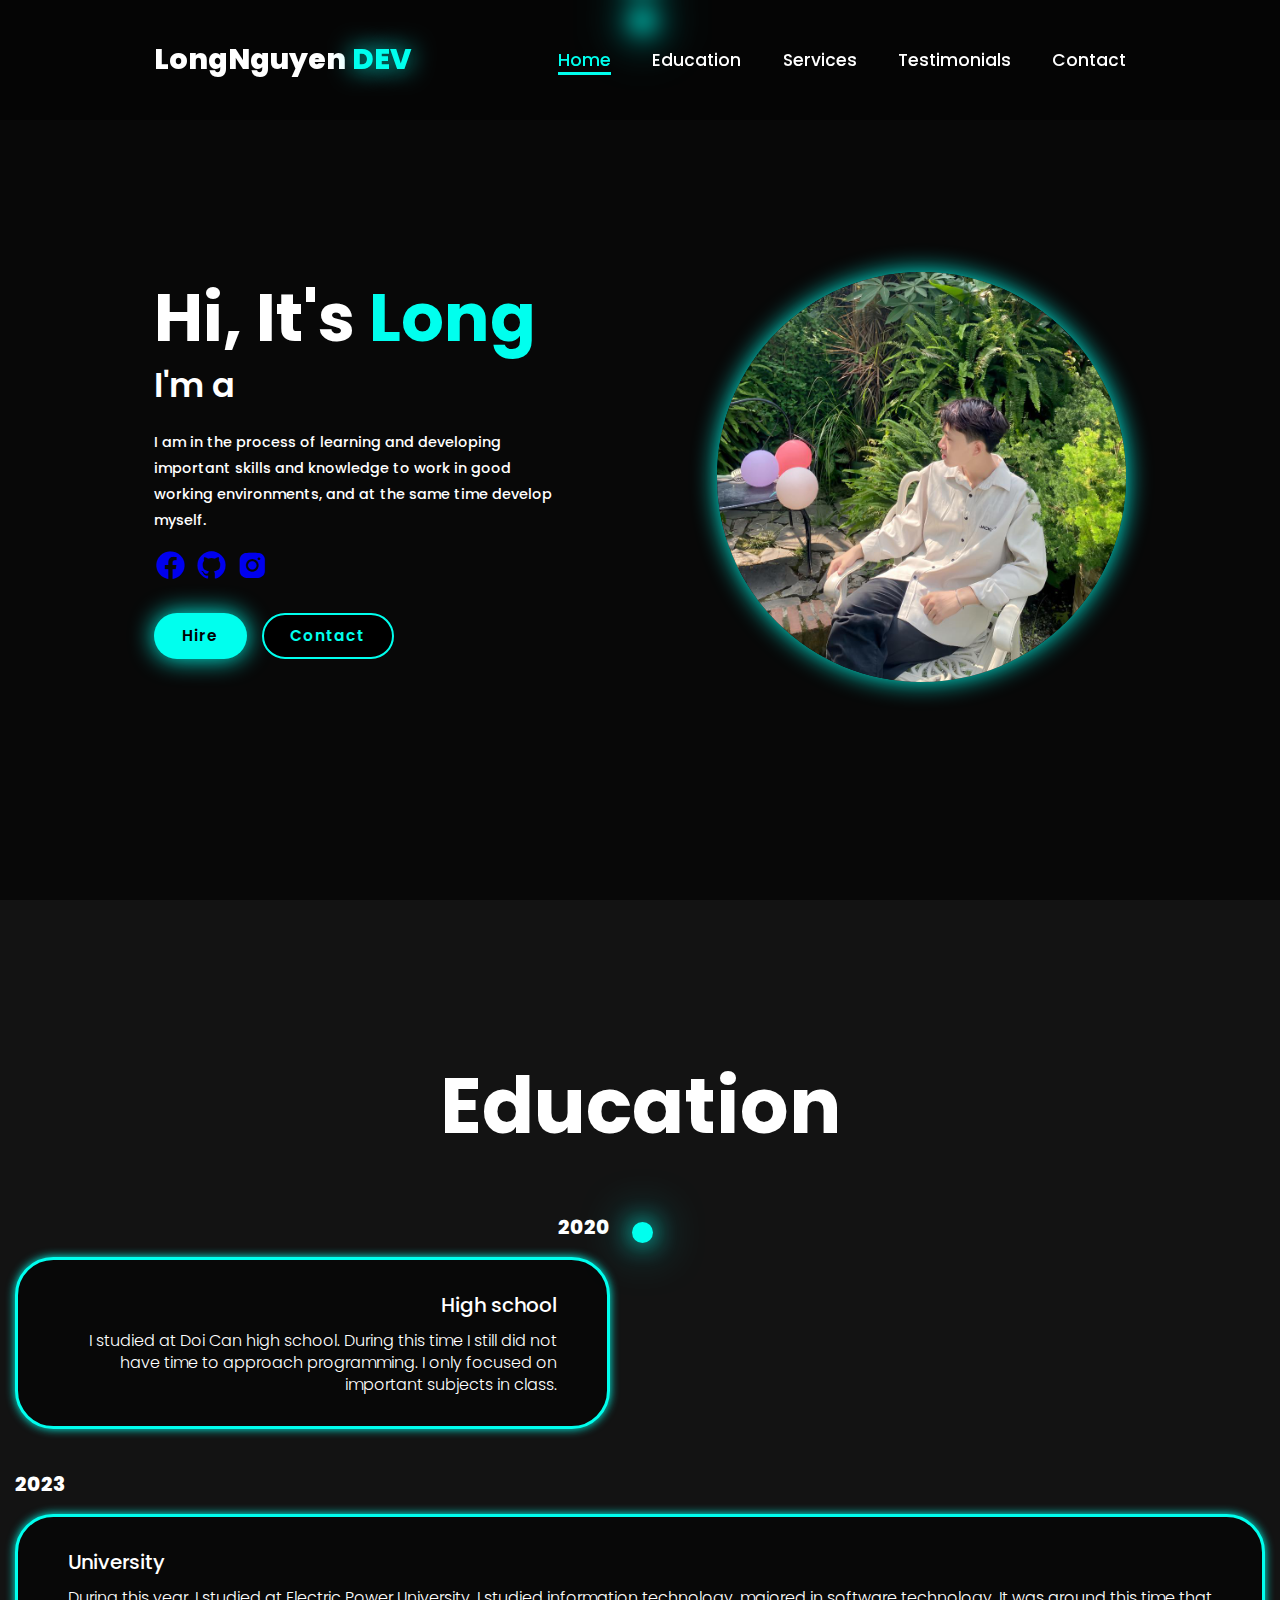
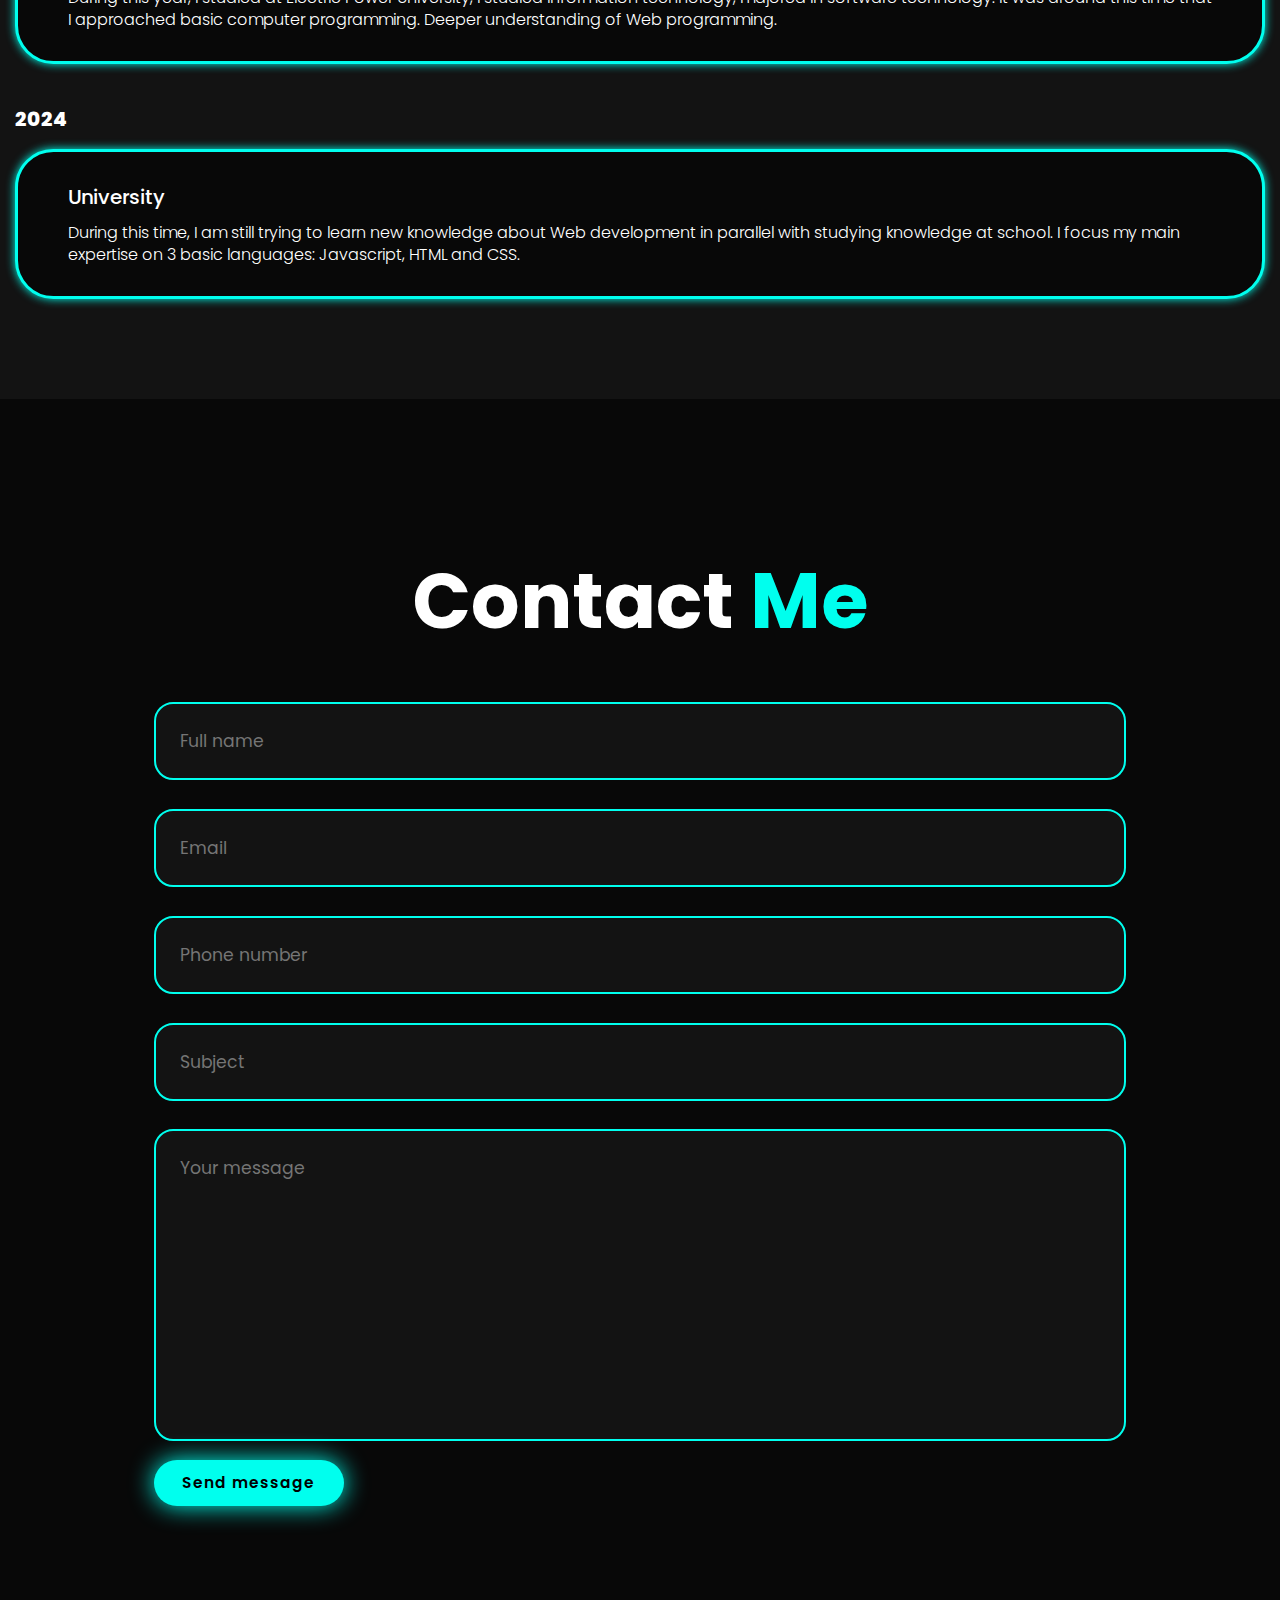
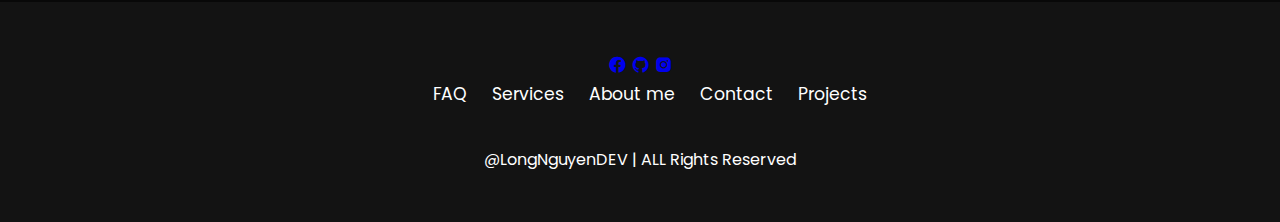
==== index.html @ f977d9d2 "Update and rename index1.html to index.html" ====
<!DOCTYPE html>
<html lang="en">
<head>









<!-- Google Tag Manager -->
<script>(function(w,d,s,l,i){w[l]=w[l]||[];w[l].push({'gtm.start':
    new Date().getTime(),event:'gtm.js'});var f=d.getElementsByTagName(s)[0],
    j=d.createElement(s),dl=l!='dataLayer'?'&l='+l:'';j.async=true;j.src=
    'https://www.googletagmanager.com/gtm.js?id='+i+dl;f.parentNode.insertBefore(j,f);
    })(window,document,'script','dataLayer','GTM-PX2MV5XK');</script>
    <!-- End Google Tag Manager -->









    <meta charset="UTF-8">
    <meta name="viewport" content="width=device-width, initial-scale=1.0">
    <title>DevNguyen-Long</title>
    <link rel="stylesheet" href="style.css">
    <link href='https://fonts.googleapis.com/css?family=Poppins' rel='stylesheet'>
    <link href='https://unpkg.com/boxicons@2.1.4/css/boxicons.min.css' rel='stylesheet'>
    
    <meta name="google-site-verification" content="7foZFknGsw_4a6s24GcapYlgbon97ngpPvbwz6w4iUI" />
</head>
<body><!-- Google Tag Manager (noscript) -->
    <noscript><iframe src="https://www.googletagmanager.com/ns.html?id=GTM-PX2MV5XK"
    height="0" width="0" style="display:none;visibility:hidden"></iframe></noscript>
    <!-- End Google Tag Manager (noscript) -->
    
    <header class="header">
        <a href="#home" class="logo">LongNguyen
            <span>DEV</span></a>



            <i class='bx bx-menu' id="menu-icon"></i>


            <nav class="navbar">
                <a href="#home" class="active">Home</a>
                <a href="#education">Education</a>
                <a href="#services">Services</a>
                <a href="#testimonials">Testimonials</a>
                <a href="#contact">Contact</a>
            </nav>
    </header>

    <section class="home" id="home">
        <div class="home-content">
            <h1>Hi, It's <span>Long</span></h1>
            <h3 class="text-animation">I'm a <span></span></h3>
            <p> 
                I am in the process of learning and developing 
                important skills and knowledge to work 
                in good working environments, and at the same 
                time develop myself.</p>  
            
                <div class="social-icons">
                    <h3>
                    <a href="https://www.facebook.com/longnguyen.long.225"><i class='bx bxl-facebook-circle' ></i></i></a>
                    <a href="https://github.com/longcoderwebdev"><i class='bx bxl-github'></i></a>
                    <a href="https://www.instagram.com/lowgzzzi.1707/"><i class='bx bxl-instagram-alt' ></i></a>
                    
                    </h3>
                </div>
            
            
            
            <div class="btn-group">
                <a href="#" class="btn">Hire</a>
                <a href="#contact" class="btn">Contact</a>
            </div>
        </div>
            <div class="home-img">
                <img src="mypic.jpg" alt="">
            </div>
                
    </section>

    <section class="education" id="education">
        <h2 class="heading">Education</h2>

        <div class="timelines-items">

            <div class="timeline-item">
                <div class="timeline-dot"></div>
                    <div class="timeline-date">2020</div>
                    <div class="timeline-content">
                        <h3>High school</h3>
                        <p>I studied at Doi Can high school. 
                            During this time I still did not have time to approach 
                            programming. I only focused on 
                            important subjects in class.</p>
                    
                </div>
            </div>
            <div class="timeline-item"></div>
                <div class="timeline-dot"></div>
                    <div class="timeline-date">2023</div>
                    <div class="timeline-content">
                        <h3>University</h3>
                        <p>During this year, I studied at Electric Power University,
                             I studied information technology, majored in software technology. It was 
                             around this time that I approached basic computer programming. Deeper 
                             understanding of Web programming.</p>
                    </div>
                
            </div>
            <div class="timeline-item"></div>
                <div class="timeline-dot"></div>
                    <div class="timeline-date">2024</div>
                    <div class="timeline-content">
                        <h3>University</h3>
                        <p>During this time, I am still trying to learn new knowledge 
                            about Web development in parallel with studying knowledge 
                            at school. I focus my main 
                            expertise on 3 basic languages: Javascript, HTML and CSS.</p>
                    </div>
                
            </div>
        </div>
    </section>




<!------------------Contact--------------------------->

    <section class="contact" id="contact">
        <h2 class="heading">Contact <span>Me</span></h2>
        <form action="">
            <div class="input-group">
                <div class="input-box">
                    <input type="text"  placeholder="Full name" cols="30" rows="30">
                    <input type="email" placeholder="Email">
                </div>

                <div class="input-box">
                    <input type="number" placeholder="Phone number">
                    <input type="text" placeholder="Subject">
                </div>
            </div>

            <div class="input-group-2">
                <textarea name="" id="" placeholder="Your message" cols="30" rows="10"></textarea>
                <input type="Submit" value="Send message" class="btn">
            </div>
        </form>
    </section>

    <footer class="footer">
        <div class="social-icons">
            
            <h1>
                <a href="https://www.facebook.com/longnguyen.long.225"><i class='bx bxl-facebook-circle' ></i></i></a>
                <a href="https://github.com/longcoderwebdev"><i class='bx bxl-github'></i></a>
                <a href="https://www.instagram.com/lowgzzzi.1707/"><i class='bx bxl-instagram-alt' ></i></a>
            
            </h1>
            
        </div>

        <ul class="list">
            <li>
                <a href="#">FAQ</a>
            </li>

            <li>
                <a href="#Services">Services</a>
            </li>

            <li>
                <a href="#about">About me</a>
            </li>

            <li>
                <a href="#contact">Contact</a>
            </li>

            <li>
                <a href="#projects">Projects</a>
            </li>
        </ul>

        <p class="copyright">
            @LongNguyenDEV | ALL Rights Reserved
        </p>
    </footer>
    

    <script src="java.js"></script>
</body>
</html>
---- style.css ----
* {
    margin: 0;
    padding: 0;
    box-sizing: border-box;
    text-decoration: none;
    border: none;
    outline: none;
    scroll-behavior: smooth;
    font-family: 'Poppins', sans-serif;
}
:root {
    --bg-color: #080808;
    --second-bg-color: #131313;
    --text-color: white;
    --main-color: #00ffee;
}

html{
    font-size: 60%;
    overflow-x: hidden;
}
body{
    background: var(--bg-color);
    color: var(--text-color);
}
.header{
    position: fixed;
    top: 0;
    left: 0;
    width: 100%;
    padding: 4rem 12% 4rem;
    background: rgba(0, 0, 0, 0.3);
    backdrop-filter: blur(10px);
    display: flex;
    justify-content: space-between;
    align-items: center;
    z-index: 5;
}
.logo{
    font-size: 3rem;
    color: var(--text-color);
    font-weight: 800;
    cursor: pointer;
    transition: 0.3s ease;
}
.logo:hover{
    transform: scale(1.1);
}
.logo span{
    text-shadow: 0 0 25px var(--main-color);
}
.navbar a{
    font-size: 1.8rem;
    color: var(--text-color);
    margin-left: 4rem;
    font-weight: 500;
    transition: 0.3s ease;
    border-bottom: 3px solid transparent;
}
.navbar a:hover,
.navbar a.active{
    color: var(--main-color);
    border-bottom: 3px solid var(--main-color);
}
#menu-icon{
    font-size: 3.6rem;
    color: var(--main-color);
    display: none;
}

section{
    min-height: 100vh;
    padding: 10rem 12% 10rem;
}
.home{
    display: flex;
    align-items: center;
    justify-content: center;
    gap: 15rem;
}
.home-content{
    display: flex;
    flex-direction: column;
    align-items: baseline;
    text-align: left;
    justify-content: center;
    margin-top: 3rem;
}
span{
    color: var(--main-color);
}
.logo span{
    color: var(--main-color);
}
.home-content h3{
    margin-bottom: 2rem;
    margin-top: 1rem;
    font-size: 3.5rem;
}
.home-content h1{
    font-size: 7rem;
    font-weight: 700;
    margin-top: 1.5rem;
    line-height: 1;
}
.home-img{
    border-radius: 50%;
}
.home-img img{
    position: relative;
    top: 3rem;
    width: 32vw;
    border-radius: 50%;
    box-shadow: 0 0 25px var(--main-color);
    cursor: pointer;
    transition: 0.4s ease-in-out;
}
.home-img img:hover{
    box-shadow: 0 0 25px var(--main-color),
                0 0 50px var(--main-color),
                0 0 100px var(--main-color);
}
.home-content p{
    font-size: 1.5rem;
    font-weight: 500;
    line-height: 1.8;
    max-width: 1000px;
}
.socia-icons a{
    display: inline-flex;
    justify-content: center;
    align-items: center;
    width: 4.5rem;
    height: 4.5rem;
    background: transparent;
    border: 2px solid var(--main-color);
    font-size: 2.5rem;
    border-radius: 50%;
    color: var(--main-color);
    margin: 3rem 1.5rem 3rem 0;
    transition: 0.3s ease-in-out;
}
.socia-icons a:hover{
    color: var(--text-color);
    transform: scale(1.3)translateY(-5px);
    box-shadow: 0 0 25px var(--main-color);
    background-color: var(--main-color);
}
.btn{
    display: inline-block;
    padding: 1rem 2.8rem;
    background: var(--main-color);
    box-shadow: 0 0 25px var(--main-color);
    border-radius: 4rem;
    font-size: 1.6rem;
    color: black;
    border: 2px solid transparent;
    letter-spacing: 0.1rem;
    font-weight: 600;
    transition: 0.3s ease-in-out;
    cursor: pointer;
}
.btn:hover{
    transform: scale(1.05);
    box-shadow: 0 0 50px var(--main-color);
}
.btn-group{
    display: flex;
    align-items: center;
    gap: 1.5rem;
}
.btn-group a:nth-of-type(2){
    background-color: black;
    color: var(--main-color);
    border: 2px solid var(--main-color);
    box-shadow: 0 0 25px transparent;
}
.btn-group a:nth-of-type(2):hover{
    box-shadow: 0 0 25px var(--main-color);
    background-color: var(--main-color);
    color: black;
}
.text-animation{
    font-size: 34px;
    font-weight: 600;
    min-width: 280px;
}
.text-animation span{
    position: relative;
}
.text-animation span::before{
    content: "Web Developer";
    color: var(--main-color);
    animation: words 20x infinite;
}
.text-animation span::after{
    content: "";
    background-color: var(--bg-color);
    position: absolute;
    width: calc(100% + 8px);
    height: 100%;
    border-left: 3px solid var(--bg-color);
    right: -8px;
    animation: cursor 0.6s infinite, typing 20s steps(14) infinite;
}
@keyframes cursor{
    to{
        border-left: 2px solid var(--main-color);
    }
}
@keyframes words{
    0%,
    20%{
        content: "Frontend Designer";
    }
    21%,
    40%{
        content: "Web designer";
    }
    41%,
    60%{
        content: "UI / UX Designer";
    }
    61%,
    80%{
        content: "Web Developer";
    }
    81%,
    100%{
        content: "Sofware Tester";
    }
}
@keyframes typing{
    10%,
    15%,
    30%,
    35%,
    50%,
    55%,
    70%,
    75%,
    90%,
    95%{
        width: 0;
    }
    5%,
    20%,
    25%,
    40%,
    45%,
    60%,
    65%,
    80%,
    85%{
        width: calc(100% + 8px);
    }
}
.heading{
    font-size: 8rem;
    text-align: center;
    margin: 5rem 0;
}
.education{
    padding: 100px 15px;
    background: var(--second-bg-color);
}
.education h2{
    margin-bottom: 5rem;
}
.timeline-items{
    max-width: 1200px;
    margin: auto;
    display: flex;
    flex-wrap: wrap;
    position: relative;
}
.timeline-items::before{
    content: "";
    position: absolute;
    width: 5px;
    height: 100%;
    background-color: var(--main-color);
    left: calc(50% - 1px);
}
.timeline-item{
    margin-bottom: 40px;
    width: 100%;
    position: relative;
}
.timeline-item:last-child{
    margin-bottom: 0;
}
.timeline-item:nth-child(odd){
    padding-right: calc(50% + 30px);
    text-align: right;
}
.timeline-item:nth-child(even){
    padding-left: calc(50% + 30px);
}
.timeline-dot{
    height: 21px;
    width: 21px;
    background-color: var(--main-color);
    box-shadow: 0 0 25px var(--main-color),
                0 0 50px var(--main-color);
    position: absolute;
    left: calc(50% - 8px);
    border-radius: 50%;
    top: 10px;
}
.timeline-date{
    font-size: 20px;
    font-weight: 800;
    color: white;
    margin: 6px 0 15px;
}
.timeline-content{
    background-color: var(--bg-color);
    border: 3px solid var(--main-color);
    padding: 30px 50px;
    border-radius: 4rem;
    box-shadow: 0 0 10px var(--main-color);
    cursor: pointer;
    transition: 0.3s ease-in-out;
}
.timeline-content:hover{
    transform: scale(1.05);
    box-shadow: 0 0 25px var(--main-color);
}
.timeline-content h3{
    font-size: 20px;
    color: white;
    margin: 0 0 10px;
    font-weight: 500;
}
.timeline-content p{
    color: white;
    font-size: 16px;
    font-weight: 300;
    line-height: 22px;
}
::-webkit-scrollbar{
    width: 15px;
}
::-webkit-scrollbar-thumb{
    background-color: var(--main-color);
}
::-webkit-scrollbar-track{
    background-color: var(--bg-color);
    width: 50px;
}




/*------------------Contact------------------*/
.contact{
    background-color: var(--bg-color);
}
.contact h2{
    margin-bottom: 3rem;
    color: var(--text-color);
}
.contact-form{
    display: flex;
    align-items: center;
    justify-content: center;
    gap: 3rem;
    margin: 5rem auto;
    text-align: center;
}
.contact form .input-box input,
.contact form textarea{
    width: 100%;
    padding: 2.5rem;
    font-size: 1.8rem;
    color: var(--text-color);
    background-color: var(--second-bg-color);
    border-radius: 2rem;
    border: 2px solid var(--main-color);
    margin: 1.5rem 0;
    resize: none;
}

.footer{
    padding: 50px 0;
    background-color: var(--second-bg-color);
}
.footer .social-icons{
    text-align: center;
}
.footer ul{
    font-size: 1.8rem;
    text-align: center;
}
.footer ul li{
    display: inline-block;
    margin-left: 20px;
}
.footer ul li a{
    color: white;
    border-bottom: 3px solid transparent;
    transition: 0.3s ease-in-out;
}
.footer ul li a:hover{
    border-bottom: 3px solid var(--main-color);
}
.footer .copyright{
    text-align: center;
    margin-top: 40px;
    font-size: 16px;
}
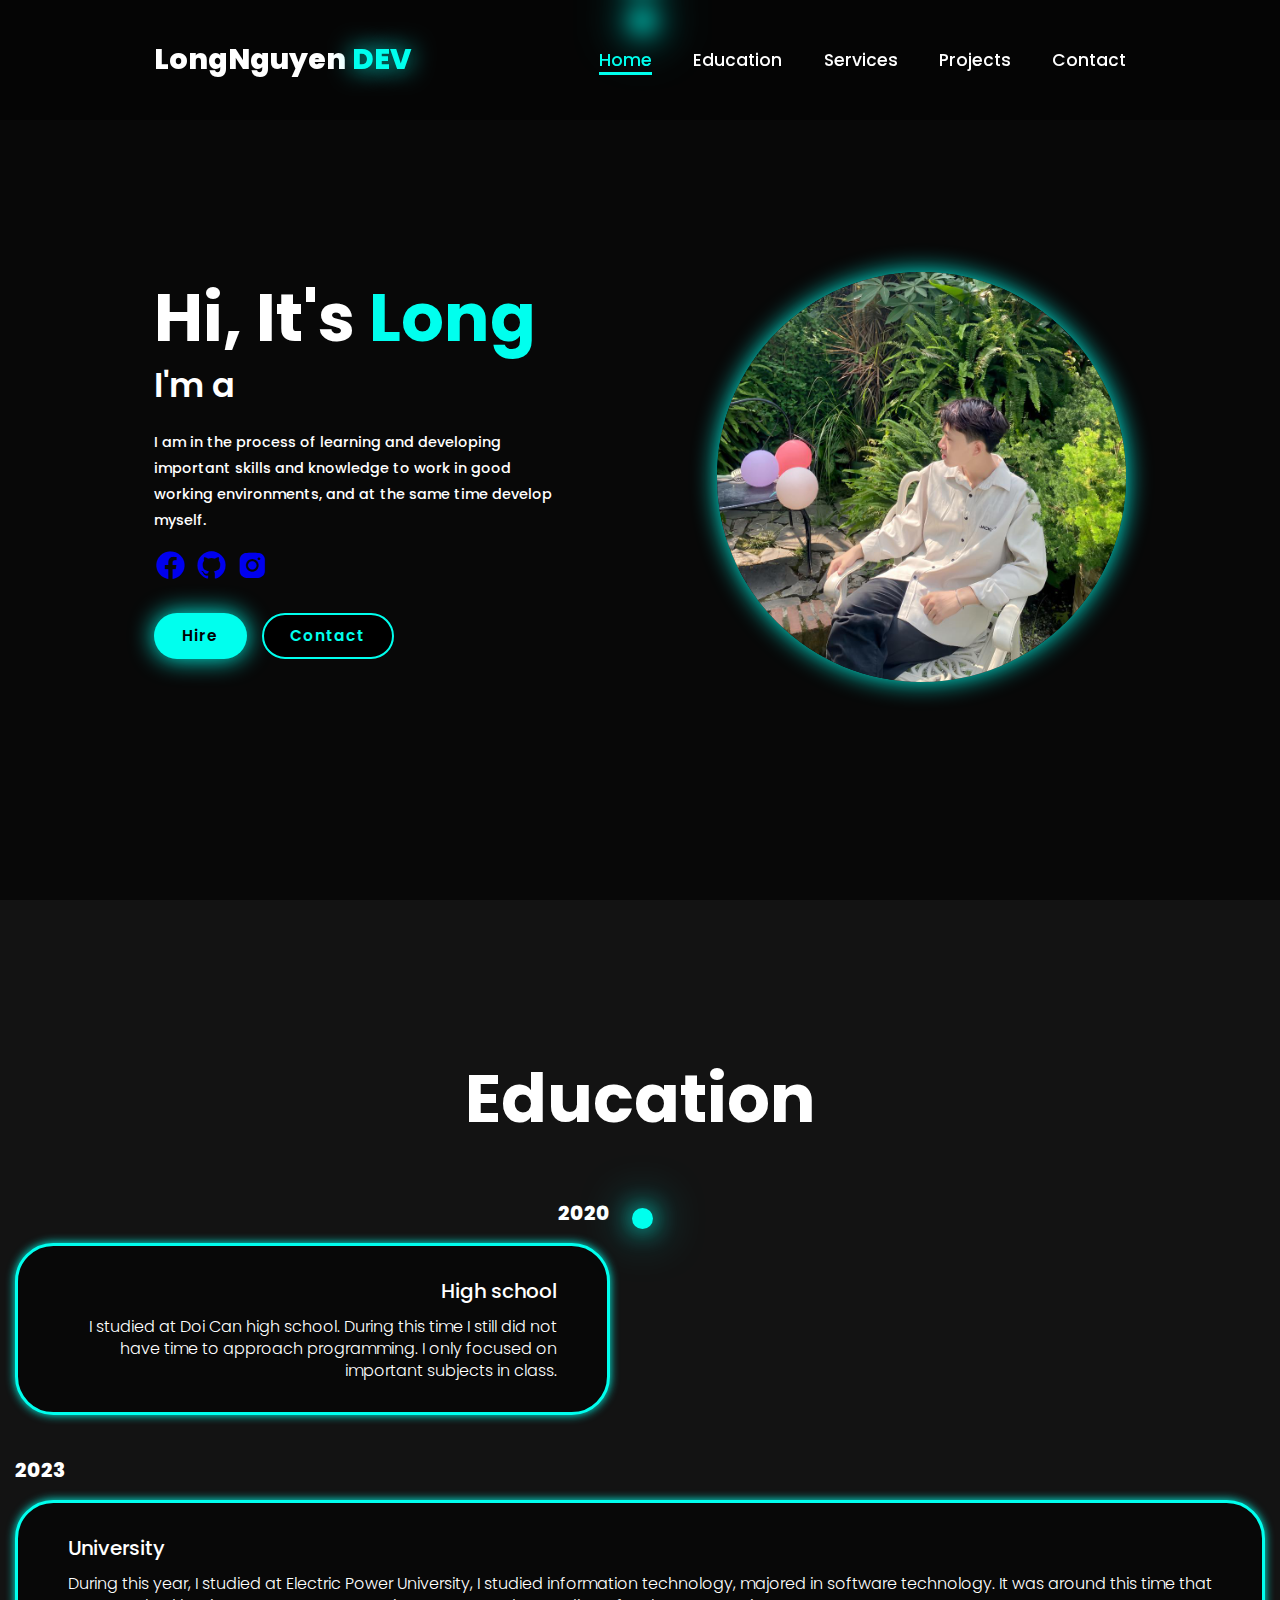
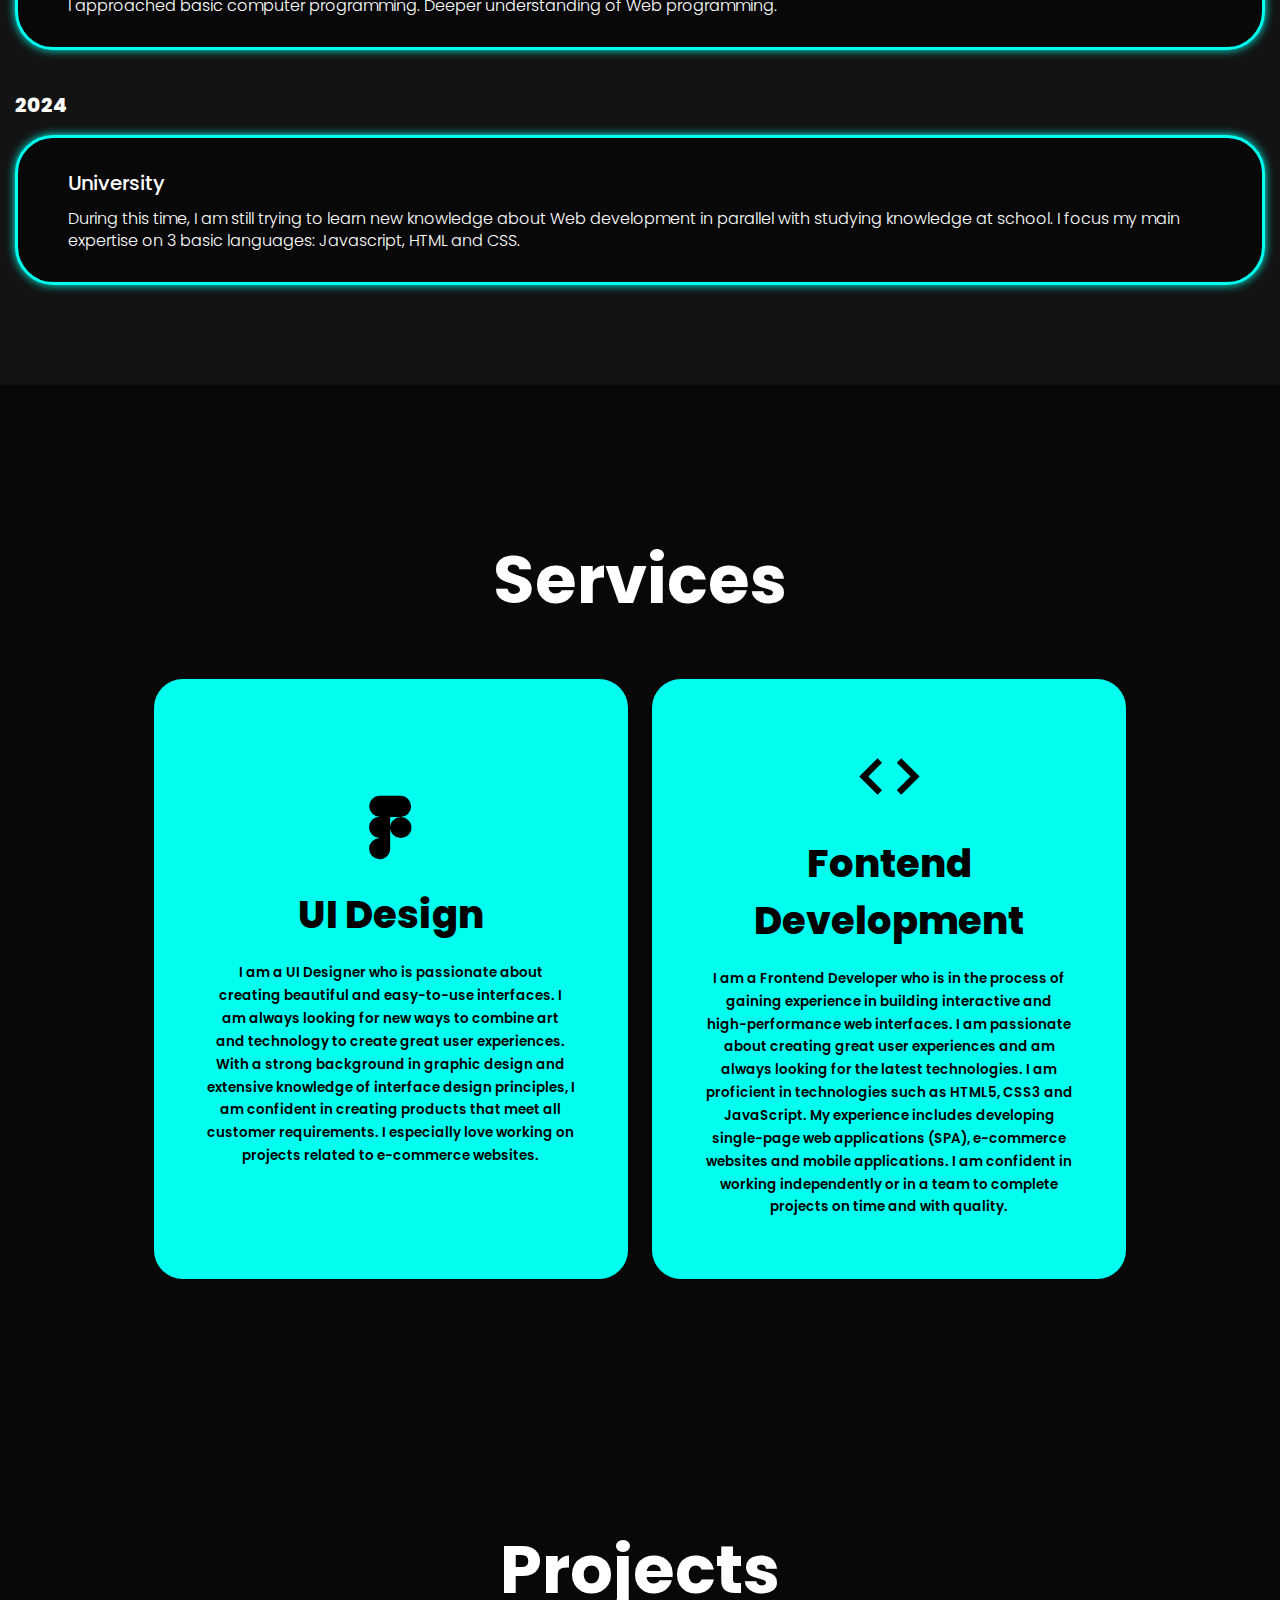
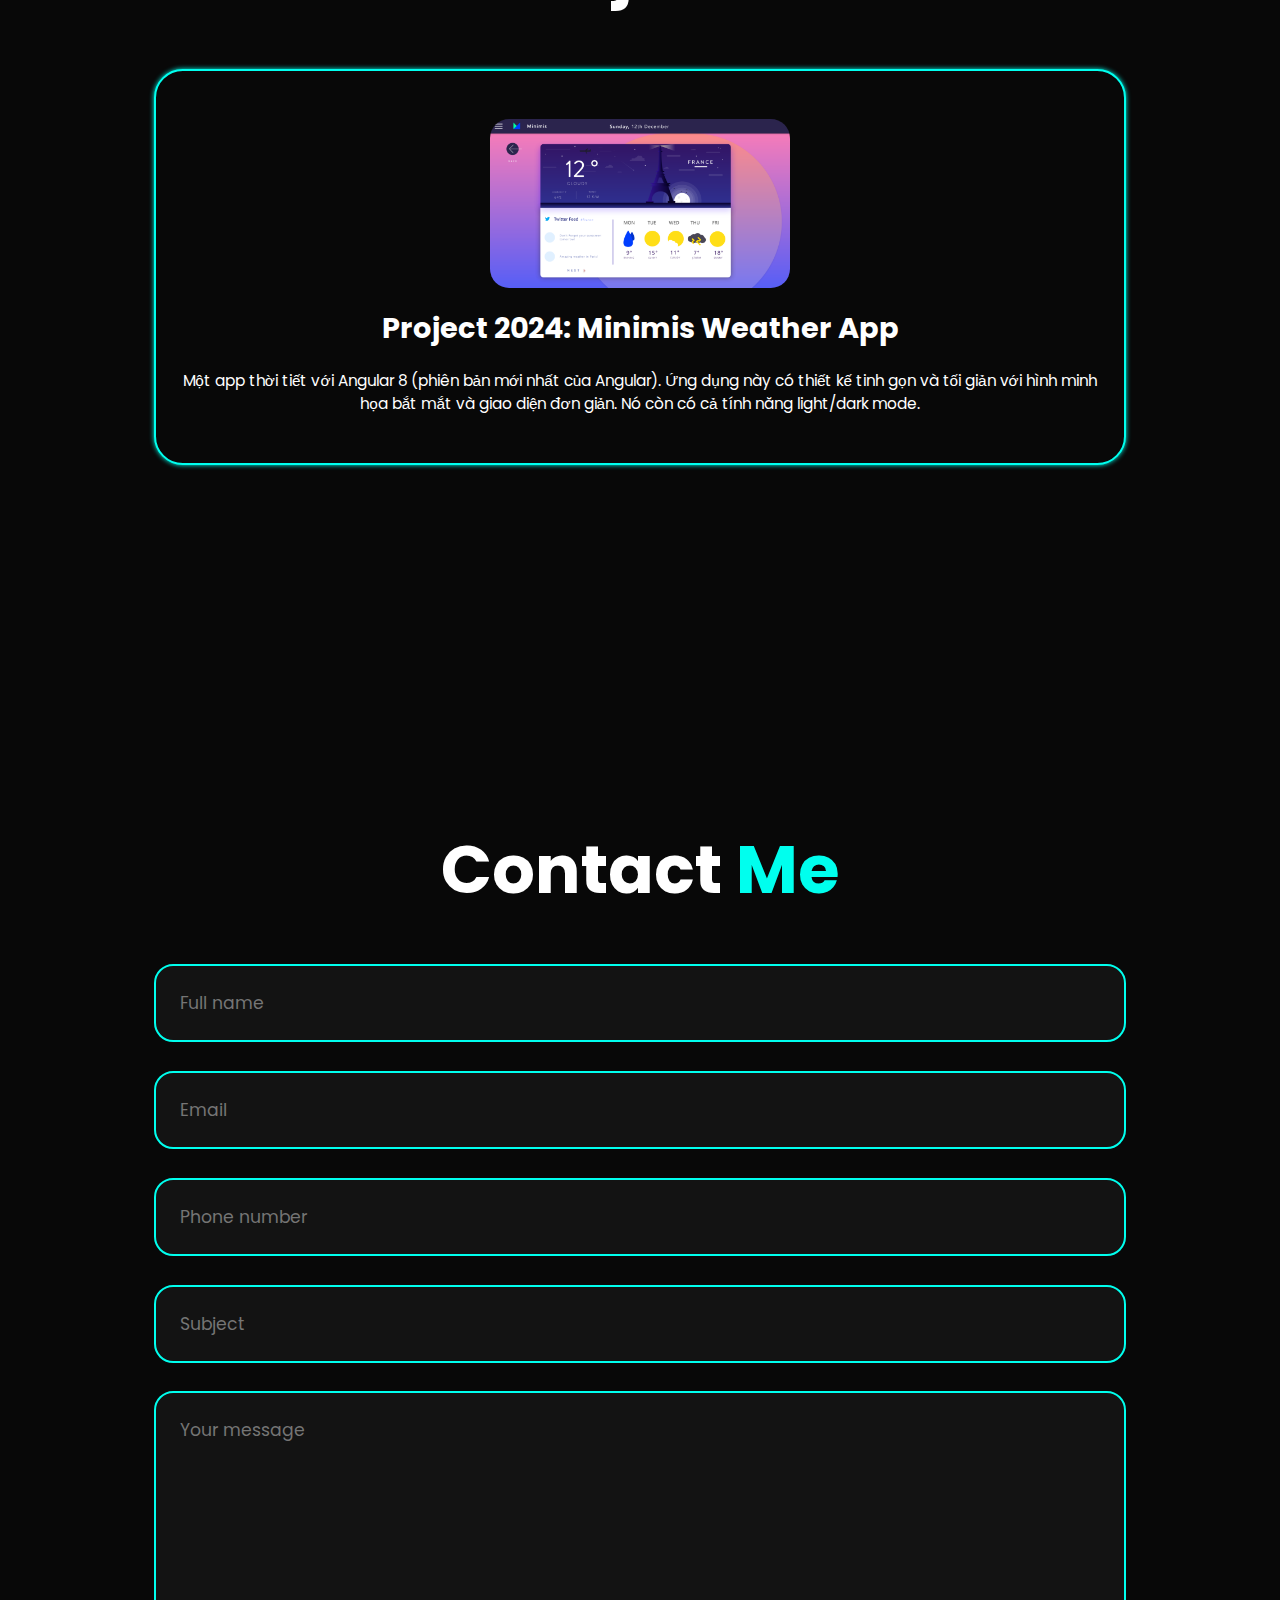
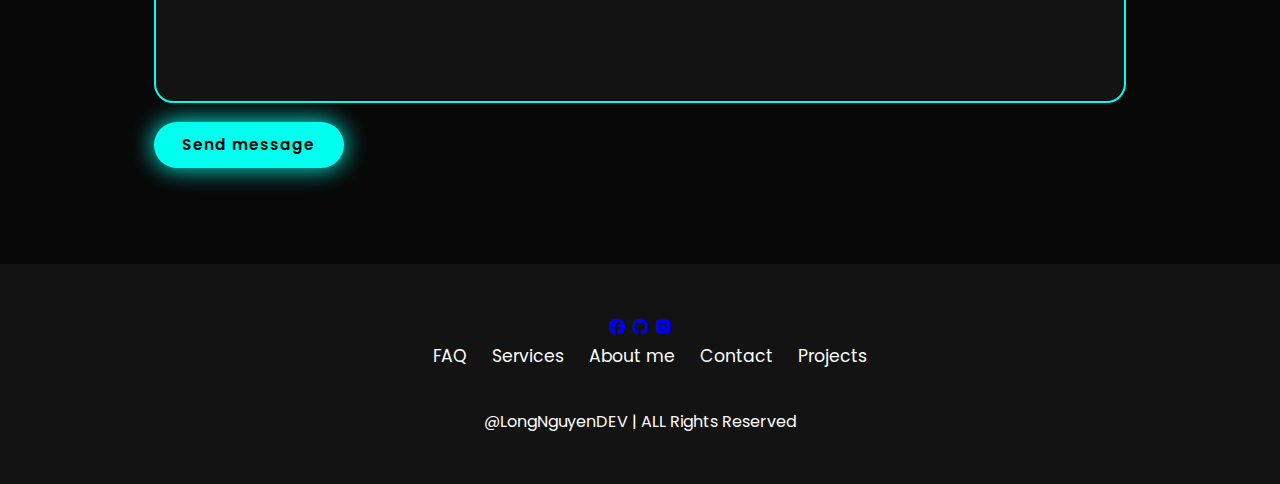
==== commit e0b3f331: "Update and rename index1.html to index.html" ====
--- a/index.html
+++ b/index.html
@@ -6,17 +6,6 @@
 
 
 
-
-
-
-
-<!-- Google Tag Manager -->
-<script>(function(w,d,s,l,i){w[l]=w[l]||[];w[l].push({'gtm.start':
-    new Date().getTime(),event:'gtm.js'});var f=d.getElementsByTagName(s)[0],
-    j=d.createElement(s),dl=l!='dataLayer'?'&l='+l:'';j.async=true;j.src=
-    'https://www.googletagmanager.com/gtm.js?id='+i+dl;f.parentNode.insertBefore(j,f);
-    })(window,document,'script','dataLayer','GTM-PX2MV5XK');</script>
-    <!-- End Google Tag Manager -->
 
 
 
@@ -35,10 +24,7 @@
     
     <meta name="google-site-verification" content="7foZFknGsw_4a6s24GcapYlgbon97ngpPvbwz6w4iUI" />
 </head>
-<body><!-- Google Tag Manager (noscript) -->
-    <noscript><iframe src="https://www.googletagmanager.com/ns.html?id=GTM-PX2MV5XK"
-    height="0" width="0" style="display:none;visibility:hidden"></iframe></noscript>
-    <!-- End Google Tag Manager (noscript) -->
+<body>
     
     <header class="header">
         <a href="#home" class="logo">LongNguyen
@@ -53,7 +39,7 @@
                 <a href="#home" class="active">Home</a>
                 <a href="#education">Education</a>
                 <a href="#services">Services</a>
-                <a href="#testimonials">Testimonials</a>
+                <a href="#projects">Projects</a>
                 <a href="#contact">Contact</a>
             </nav>
     </header>
@@ -137,6 +123,102 @@
 
 
 
+
+<!------------------Services----------------------->
+
+    <section class="services" id="services">
+        <h2 class="heading">Services</h2>
+
+        <div class="services-container">
+            <div class="service-box">
+                <div class="service-info"><i class="bx bxl-figma"></i>
+                    <h4>UI Design</h4>
+                    <p>I am a UI Designer who is passionate about creating 
+                        beautiful and easy-to-use interfaces. I am always looking 
+                        for new ways to combine art and technology to create great user 
+                        experiences. With a strong background in graphic design and extensive 
+                        knowledge of interface design principles, I am confident in creating 
+                        products that meet all customer requirements. I especially love working on 
+                        projects related to e-commerce websites.</p>
+                </div>
+            </div>
+
+            <div class="service-box">
+                <div class="service-info"><i class="bx bx-code"></i>
+                    <h4>Fontend Development</h4>
+                    <p>I am a Frontend Developer who is in the process 
+                        of gaining experience in building interactive and high-performance 
+                        web interfaces. I am passionate about creating great user experiences 
+                        and am always looking for the latest technologies. I am proficient in technologies 
+                        such as HTML5, CSS3 and JavaScript. My experience includes developing single-page web 
+                        applications (SPA), e-commerce websites and mobile applications. I am confident in working 
+                        independently or in a team to complete projects on time and with quality.</p>
+                </div>
+            </div>
+            
+
+        
+        </div>
+    </section>
+
+
+
+
+
+
+
+
+
+
+
+
+<!----------------Projects------------------------->
+<section class="projecs" id="projects">
+    <h2 class="heading">Projects</h2>
+    <div class="project-box">
+
+        <div class="project-card">
+            <img src="Weather-App-1068x601.png" alt="">
+
+            <h3>Project 2024: Minimis Weather App</h3>
+            <p>Một app thời tiết với Angular 8 (phiên bản mới nhất của Angular).
+                Ứng dụng này có thiết kế tinh gọn và tối giản với hình minh họa bắt 
+                mắt và giao diện đơn giản. Nó còn có cả tính năng light/dark mode.</p>
+        </div>
+    </div>
+</section>
+
+
+
+
+
+
+
+
+
+
+
+
+
+
+
+
+
+
+
+
+
+
+
+
+
+
+
+
+
+
+
+
 <!------------------Contact--------------------------->
 
     <section class="contact" id="contact">
--- a/style.css
+++ b/style.css
@@ -353,6 +353,145 @@
 
 
 
+
+
+/*-------------------Services----------------*/
+
+.heading{
+    text-align: center;
+    font-size: 7rem;
+    margin: 5rem 0;
+}
+.services{
+    background: var(--bg-color);
+    color: black;
+}
+.services h2{
+   color: var(--text-color);
+}
+.services-container{
+    display: grid;
+    grid-template-columns: repeat(auto-fit, minmax(300px, 1fr));
+    align-items: center;
+    gap: 2.5rem;
+}
+.service-box{
+    display: flex;
+    justify-content: center;
+    align-items: center;
+    background-color: var(--main-color);
+    height: 600px;
+    border-radius: 3rem;
+    cursor: pointer;
+    border: 5px solid transparent;
+    transition: 0.4s ease-in-out;
+} 
+.service-box:hover{
+    background: var(--second-bg-color);
+    color: var(--main-color);
+    border: 5px solid var(--main-color);
+    transform: scale(1.03);
+}
+.service-info{
+    display: flex;
+    flex-direction: column;
+    text-align: center;
+    justify-content: center;
+    align-items: center;
+    padding: 5rem;
+}
+.service-info h4{
+    font-size: 4rem;
+    font-weight: 800;
+    margin: 2rem 0;
+}
+.service-info p{
+    font-size: 1.4rem;
+    font-weight: 600;
+    line-height: 1.7;
+}
+.service-info i{
+    font-size: 8rem;
+}
+
+
+
+
+
+
+
+
+
+
+
+
+
+
+/*-------------------Projects------------------*/
+.projects{
+    background-color: var(--second-bg-color);
+}
+.projects-box{
+    display: grid;
+    grid-template-columns: repeat(auto-fit,minmax(350px, 1fr));
+    place-items: center;
+    gap: 3rem;
+    row-gap: 5rem;
+}
+.project-card{
+    display: flex;
+    flex-direction: column;
+    align-items: center;
+    justify-content: center;
+    text-align: center;
+    background-color: var(--bg-color);
+    border: 2px solid var(--main-color);
+    border-radius: 3rem;
+    gap: 2rem;
+    padding: 5rem 2rem;
+    overflow: hidden;
+    cursor: pointer;
+    box-shadow: 0 0 5px var(--main-color);
+    transition: 0.3s ease;
+}
+.project-card:hover{
+    box-shadow: 0 0 25px var(--main-color),
+                0 0 50px var(--main-color);
+                transform: scale(1.02);
+}
+.project-card img{
+    max-width: 300px;
+    border-radius: 2em;
+    object-fit: cover;
+}
+.project-card h3{
+    font-size: 3rem;
+}
+.project-card p{
+    font-size: 1.6rem;
+}
+
+
+
+
+
+
+
+
+
+
+
+
+
+
+
+
+
+
+
+
+
+
 /*------------------Contact------------------*/
 .contact{
     background-color: var(--bg-color);
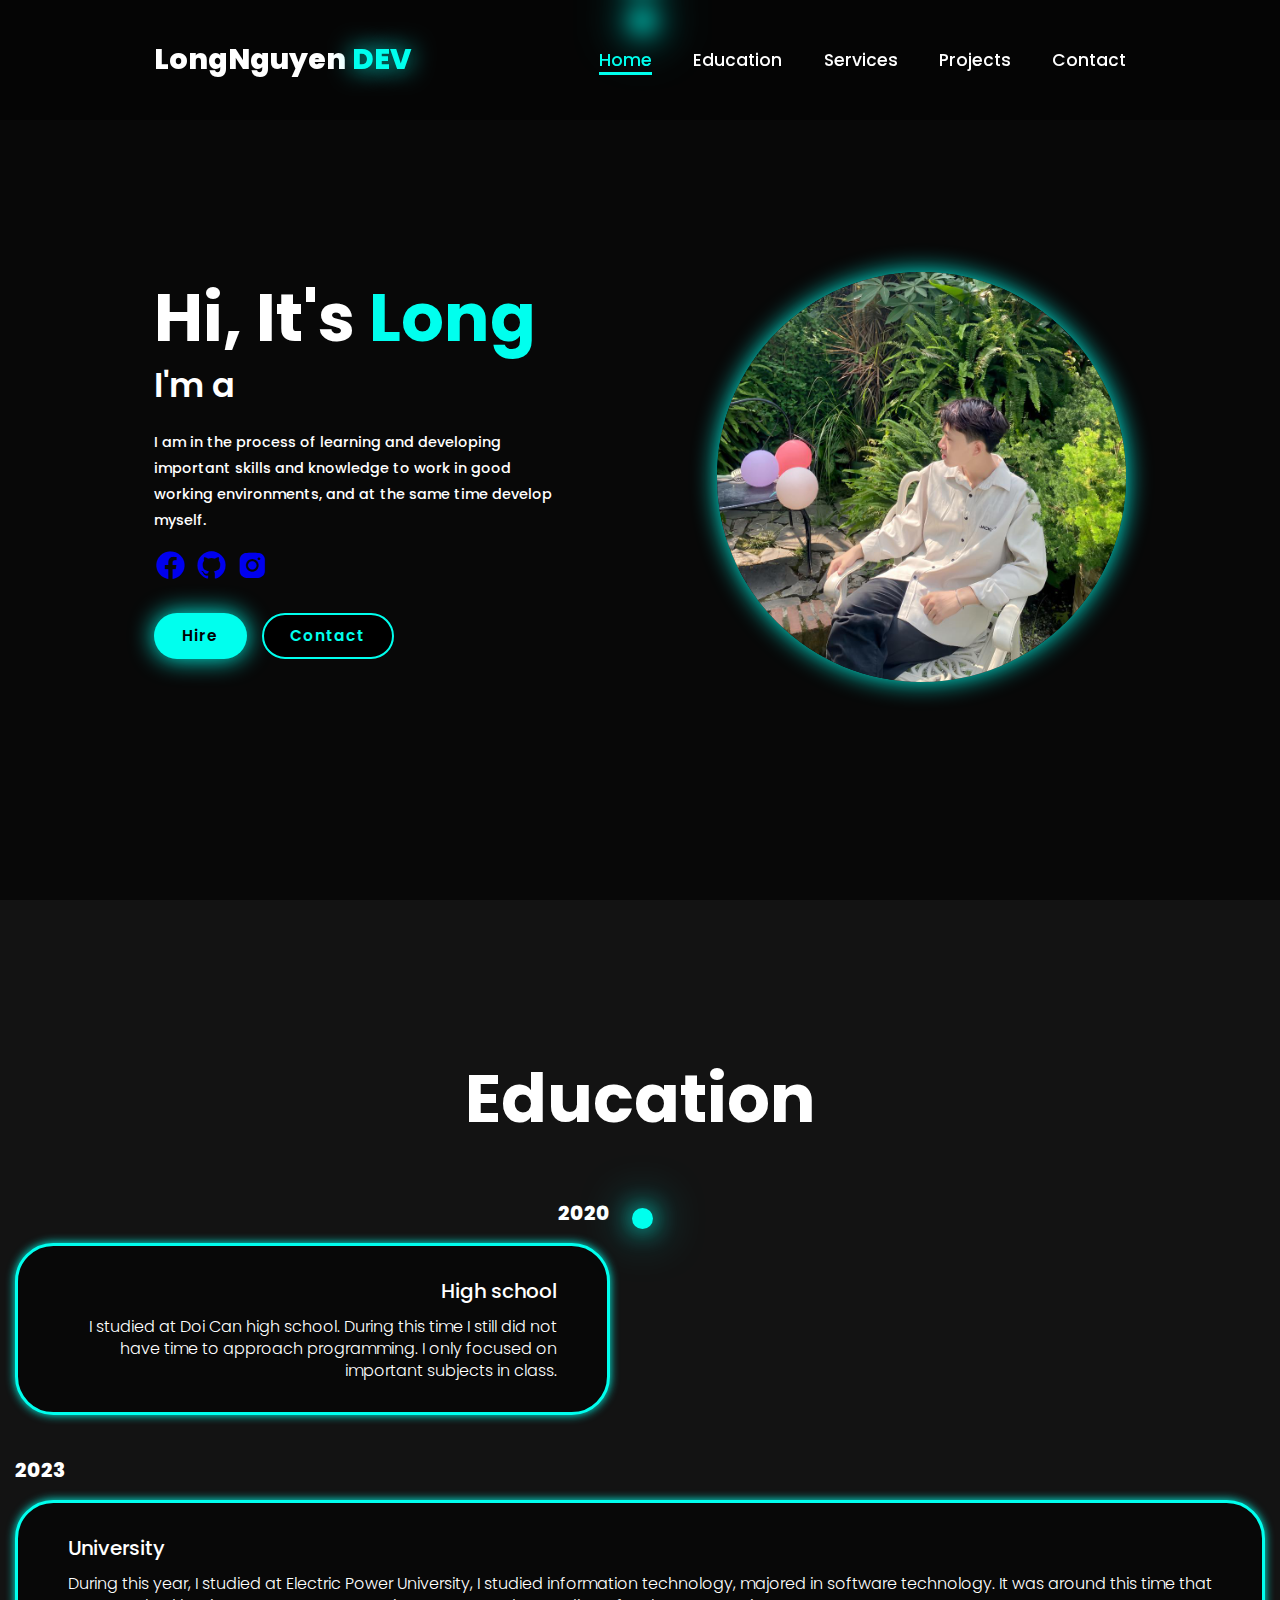
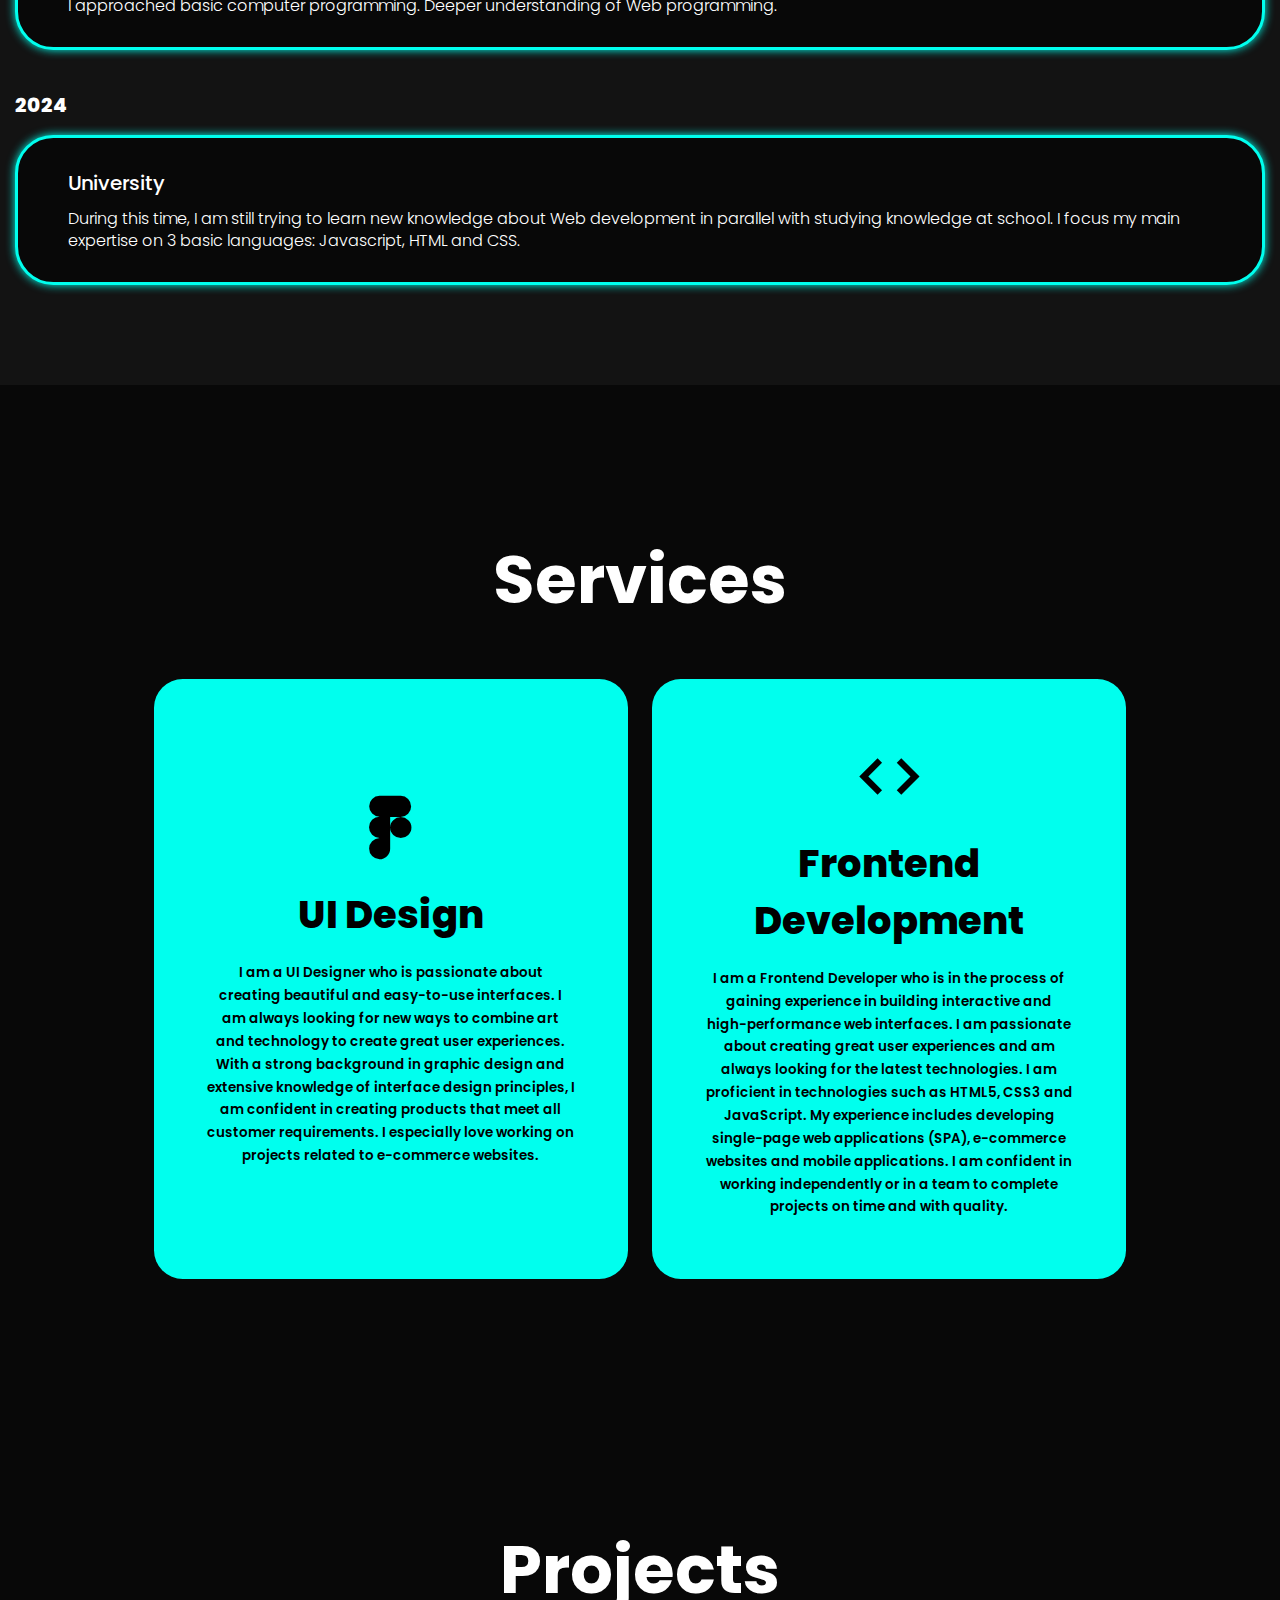
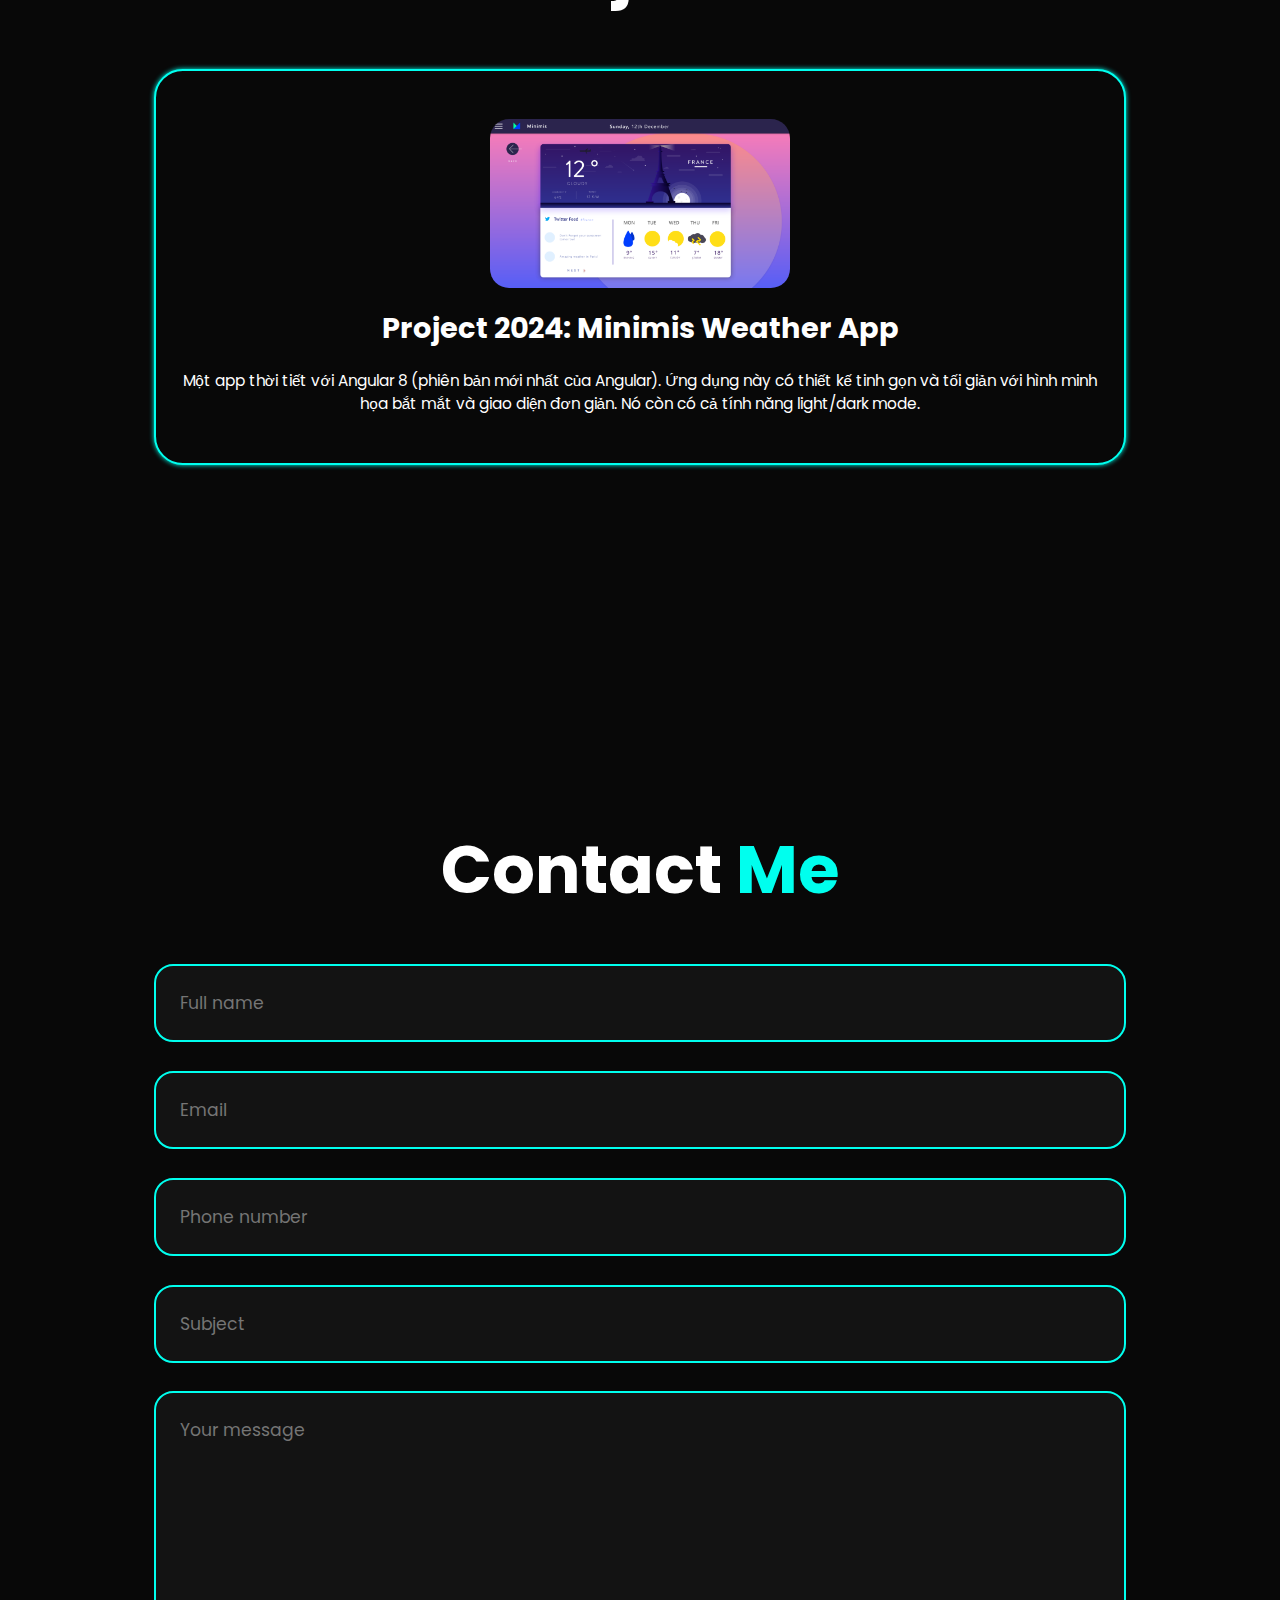
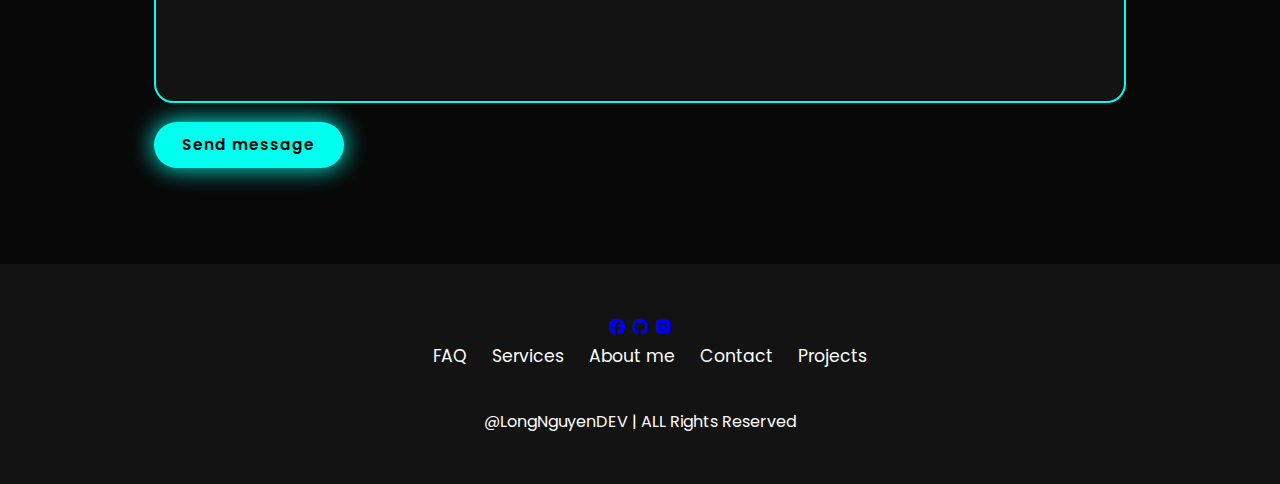
==== commit 373432c0: "Update index.html" ====
--- a/index.html
+++ b/index.html
@@ -145,7 +145,7 @@
 
             <div class="service-box">
                 <div class="service-info"><i class="bx bx-code"></i>
-                    <h4>Fontend Development</h4>
+                    <h4>Frontend Development</h4>
                     <p>I am a Frontend Developer who is in the process 
                         of gaining experience in building interactive and high-performance 
                         web interfaces. I am passionate about creating great user experiences 
